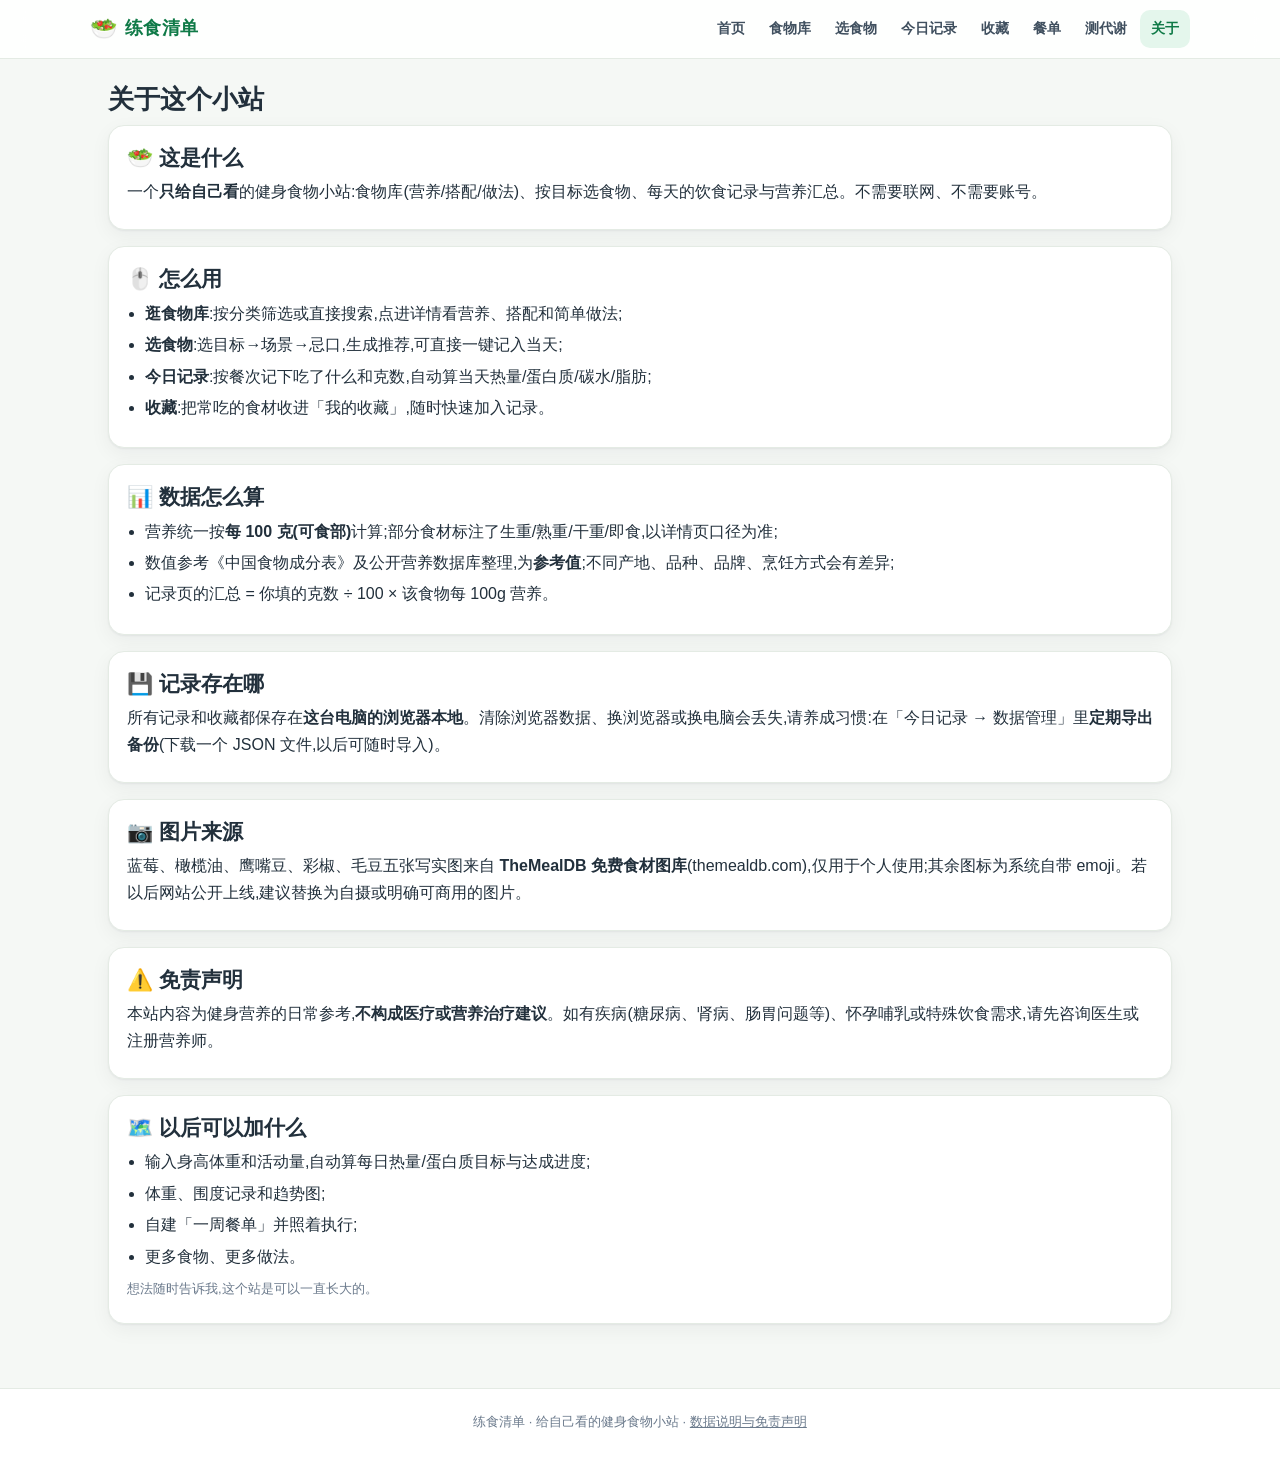
==== about.html @ 9812b320 "练食清单 v1:食物库/选食物/餐单计划/代谢计算/饮食记录" ====
<!DOCTYPE html>
<html lang='zh-CN'>
<head>
<meta charset='utf-8'>
<meta name='viewport' content='width=device-width, initial-scale=1'>
<title>关于 · 练食清单</title>
<link rel='icon' href='data:image/svg+xml,%3Csvg%20xmlns%3D'http%3A%2F%2Fwww.w3.org%2F2000%2Fsvg'%20viewBox%3D'0%200%20100%20100'%3E%3Ctext%20y%3D'.9em'%20font-size%3D'90'%3E%F0%9F%A5%97%3C%2Ftext%3E%3C%2Fsvg%3E'>
<link rel='stylesheet' href='assets/css/style.css'>
</head>
<body data-page='about'>
<header class='topbar'><div class='wrap bar'><a class='brand' href='index.html'><span class='logo'>🥗</span>练食清单</a><nav class='nav'><a data-page='home' href='index.html'>首页</a><a data-page='foods' href='foods.html'>食物库</a><a data-page='select' href='select.html'>选食物</a><a data-page='log' href='log.html'>今日记录</a><a data-page='saved' href='saved.html'>收藏</a><a data-page='plan' href='plan.html'>餐单</a><a data-page='bmr' href='bmr.html'>测代谢</a><a data-page='about' href='about.html'>关于</a></nav></div></header>
<main><div class='wrap'>
<h1 style='margin-top:4px'>关于这个小站</h1>
<div class='card'><h2>🥗 这是什么</h2><p>一个<b>只给自己看</b>的健身食物小站:食物库(营养/搭配/做法)、按目标选食物、每天的饮食记录与营养汇总。不需要联网、不需要账号。</p></div>
<div class='card'><h2>🖱️ 怎么用</h2><ul class='list-plain'>
<li><b>逛食物库</b>:按分类筛选或直接搜索,点进详情看营养、搭配和简单做法;</li>
<li><b>选食物</b>:选目标→场景→忌口,生成推荐,可直接一键记入当天;</li>
<li><b>今日记录</b>:按餐次记下吃了什么和克数,自动算当天热量/蛋白质/碳水/脂肪;</li>
<li><b>收藏</b>:把常吃的食材收进「我的收藏」,随时快速加入记录。</li></ul></div>
<div class='card'><h2>📊 数据怎么算</h2><ul class='list-plain'>
<li>营养统一按<b>每 100 克(可食部)</b>计算;部分食材标注了生重/熟重/干重/即食,以详情页口径为准;</li>
<li>数值参考《中国食物成分表》及公开营养数据库整理,为<b>参考值</b>;不同产地、品种、品牌、烹饪方式会有差异;</li>
<li>记录页的汇总 = 你填的克数 ÷ 100 × 该食物每 100g 营养。</li></ul></div>
<div class='card'><h2>💾 记录存在哪</h2><p>所有记录和收藏都保存在<b>这台电脑的浏览器本地</b>。清除浏览器数据、换浏览器或换电脑会丢失,请养成习惯:在「今日记录 → 数据管理」里<b>定期导出备份</b>(下载一个 JSON 文件,以后可随时导入)。</p></div>
<div class='card'><h2>📷 图片来源</h2><p>蓝莓、橄榄油、鹰嘴豆、彩椒、毛豆五张写实图来自 <b>TheMealDB 免费食材图库</b>(themealdb.com),仅用于个人使用;其余图标为系统自带 emoji。若以后网站公开上线,建议替换为自摄或明确可商用的图片。</p></div>
<div class='card'><h2>⚠️ 免责声明</h2><p>本站内容为健身营养的日常参考,<b>不构成医疗或营养治疗建议</b>。如有疾病(糖尿病、肾病、肠胃问题等)、怀孕哺乳或特殊饮食需求,请先咨询医生或注册营养师。</p></div>
<div class='card'><h2>🗺️ 以后可以加什么</h2><ul class='list-plain'><li>输入身高体重和活动量,自动算每日热量/蛋白质目标与达成进度;</li><li>体重、围度记录和趋势图;</li><li>自建「一周餐单」并照着执行;</li><li>更多食物、更多做法。</li></ul><p class='small muted'>想法随时告诉我,这个站是可以一直长大的。</p></div>
</div></main>
<footer class='footer'><div class='wrap'>练食清单 · 给自己看的健身食物小站 · <a href='about.html'>数据说明与免责声明</a></div></footer>
<script src='data/foods.js'></script>
<script src='assets/js/common.js'></script>
<script>initHeader('about');</script>
</body>
</html>
---- assets/css/style.css ----
:root{
  --bg:#f5f8f5; --card:#ffffff; --ink:#22303c; --mut:#6b7a8c; --line:#e4ebe4;
  --green:#17965a; --green-d:#0f7a47; --green-l:#e4f6ec;
  --orange:#f97316; --orange-d:#ea580c; --orange-l:#fff1e6;
  --red:#e5484d; --red-l:#fdecec;
  --radius:16px;
  --shadow:0 1px 2px rgba(16,24,40,.05),0 6px 20px rgba(16,24,40,.05);
}
*{box-sizing:border-box}
html{-webkit-text-size-adjust:100%}
body{margin:0;font-family:-apple-system,BlinkMacSystemFont,"Segoe UI","PingFang SC","Hiragino Sans GB","Microsoft YaHei",sans-serif;background:var(--bg);color:var(--ink);line-height:1.65}
img{max-width:100%}
a{color:var(--green-d);text-decoration:none}
a:hover{text-decoration:underline}
.wrap{max-width:1100px;margin:0 auto;padding:0 18px}
.topbar{position:sticky;top:0;z-index:60;background:rgba(255,255,255,.9);backdrop-filter:blur(12px);border-bottom:1px solid var(--line)}
.bar{display:flex;align-items:center;gap:12px;min-height:58px;flex-wrap:wrap;padding:6px 0}
.brand{font-weight:800;font-size:18px;color:var(--green-d);display:flex;align-items:center;gap:7px;letter-spacing:.5px}
.brand .logo{font-size:22px}
.nav{display:flex;gap:2px;margin-left:auto;flex-wrap:wrap}
.nav a{padding:7px 11px;border-radius:10px;color:#40505f;font-size:14px;font-weight:600}
.nav a:hover{background:#eef4ee;text-decoration:none}
.nav a.active{background:var(--green-l);color:var(--green-d)}
main{padding:20px 0 64px}
h1,h2,h3{margin:0 0 8px;line-height:1.3}
h1{font-size:26px} h2{font-size:21px} h3{font-size:17px}
p{margin:6px 0}
.muted{color:var(--mut)}
.small{font-size:13px}
.center{text-align:center}
.hero{padding:8px 2px 6px}
.hero h1{font-size:30px}
.hero .sub{color:var(--mut);font-size:16px}
.card{background:var(--card);border:1px solid var(--line);border-radius:var(--radius);padding:18px;box-shadow:var(--shadow)}
.card+.card{margin-top:16px}
.section-title{display:flex;align-items:center;gap:8px;margin:26px 0 12px;font-size:19px}
.section-title .ico{font-size:22px}
.grid{display:grid;gap:14px}
.grid-cards{grid-template-columns:repeat(auto-fill,minmax(158px,1fr))}
.grid-2{grid-template-columns:repeat(auto-fit,minmax(280px,1fr))}
.btn{display:inline-flex;align-items:center;justify-content:center;gap:6px;border:0;border-radius:12px;padding:11px 18px;font-size:15px;font-weight:700;cursor:pointer;font-family:inherit;line-height:1.25;transition:filter .15s,transform .05s;white-space:nowrap}
.btn:active{transform:translateY(1px)}
.btn-primary{background:var(--green);color:#fff}
.btn-primary:hover{filter:brightness(1.06)}
.btn-orange{background:var(--orange);color:#fff}
.btn-orange:hover{filter:brightness(1.05)}
.btn-soft{background:var(--green-l);color:var(--green-d)}
.btn-ghost{background:#fff;border:1px solid var(--line);color:#40505f}
.btn-ghost:hover{background:#f6f9f6}
.btn-danger{background:var(--red-l);color:var(--red)}
.btn-sm{padding:6px 11px;font-size:13px;border-radius:9px}
.btn-block{width:100%}
.row{display:flex;gap:10px;flex-wrap:wrap;align-items:center}
.tag{display:inline-flex;align-items:center;gap:4px;background:#eef3ee;color:#4a5b6a;border-radius:999px;padding:3px 10px;font-size:12.5px;font-weight:600}
.tag.green{background:var(--green-l);color:var(--green-d)}
.tag.orange{background:var(--orange-l);color:var(--orange-d)}
.tag.goal{background:#eef6ff;color:#1d6bc2}
.goal-chip,.step-chip,.meal-chip,.tag-chip{border:1px solid var(--line);background:#fff;color:#40505f;border-radius:999px;padding:8px 14px;font-size:14px;font-weight:600;cursor:pointer;font-family:inherit;transition:.12s;line-height:1.2}
.goal-chip:hover,.step-chip:hover,.tag-chip:hover{border-color:var(--green)}
.goal-chip.selected,.step-chip.selected,.tag-chip.selected{background:var(--green);color:#fff;border-color:var(--green)}
.meal-chip.selected{background:var(--orange);color:#fff;border-color:var(--orange)}
.goal-chip .g-ico{margin-right:4px}
input[type=text],input[type=number],input[type=date],select{font-family:inherit;font-size:15px;border:1px solid var(--line);border-radius:10px;padding:9px 12px;color:var(--ink);background:#fff;outline:none;max-width:100%}
input:focus,select:focus{border-color:var(--green);box-shadow:0 0 0 3px rgba(23,150,90,.12)}
.searchbar{display:flex;gap:8px;width:100%;max-width:560px}
.searchbar input{flex:1;min-width:0}
.food-card{background:var(--card);border:1px solid var(--line);border-radius:var(--radius);padding:14px;box-shadow:var(--shadow);display:flex;flex-direction:column;gap:8px;cursor:pointer;transition:transform .12s,border-color .12s;position:relative}
.food-card:hover{transform:translateY(-2px);border-color:#bcddcb}
.food-card .f-emoji{font-size:34px;line-height:1.1}
.food-card .f-name{font-weight:800;font-size:16px}
.food-card .f-line{font-size:12.5px;color:var(--mut)}
.food-card .f-macros{font-size:12.5px;color:#40505f;display:flex;flex-wrap:wrap;gap:4px 10px}
.food-card .f-macros b{color:var(--ink)}
.food-card .f-goals{margin-top:auto;display:flex;gap:4px;flex-wrap:wrap}
.fav-star{position:absolute;top:10px;right:12px;font-size:17px;background:none;border:0;cursor:pointer;opacity:.35;filter:grayscale(1)}
.fav-star.on{opacity:1;filter:none}
.nut-grid{display:grid;grid-template-columns:repeat(auto-fit,minmax(120px,1fr));gap:10px}
.nut-box{background:#f7faf7;border:1px solid var(--line);border-radius:12px;padding:10px 12px;text-align:center}
.nut-box .n-v{font-size:22px;font-weight:800;color:var(--green-d)}
.nut-box .n-l{font-size:12.5px;color:var(--mut)}
.nut-box.kcal .n-v{color:var(--orange-d)}
.progress{height:8px;background:#e8efe8;border-radius:99px;overflow:hidden;margin-top:5px}
.progress>i{display:block;height:100%;background:linear-gradient(90deg,var(--green),#3ecf85);border-radius:99px}
.meal-block{border:1px solid var(--line);border-radius:14px;background:#fff;overflow:hidden}
.meal-head{display:flex;align-items:center;gap:10px;padding:11px 14px;background:#fafcfa;border-bottom:1px solid var(--line);font-weight:800}
.meal-head .m-kcal{margin-left:auto;color:var(--mut);font-weight:600;font-size:13px}
.meal-body{padding:8px 14px}
.item-row{display:flex;align-items:center;gap:8px;padding:7px 0;border-bottom:1px dashed #edf1ed;font-size:14.5px;flex-wrap:wrap}
.item-row:last-child{border-bottom:0}
.item-row .i-name{font-weight:600}
.item-row .i-num{color:var(--mut);font-size:13px}
.item-row .i-acts{margin-left:auto;display:flex;gap:6px}
.icon-btn{border:1px solid var(--line);background:#fff;border-radius:8px;width:28px;height:28px;cursor:pointer;font-size:14px;line-height:1;color:#40505f;display:inline-flex;align-items:center;justify-content:center}
.icon-btn:hover{background:#f4f7f4}
table.nut{border-collapse:collapse;width:100%;font-size:14.5px}
table.nut td,table.nut th{border:1px solid var(--line);padding:8px 10px;text-align:left}
table.nut th{background:#f7faf7;font-weight:700}
.list-plain{padding-left:18px;margin:8px 0}
.list-plain li{margin:5px 0}
.recipe{border-left:3px solid var(--green);background:#f8fbf8;border-radius:0 10px 10px 0;padding:10px 14px;margin:10px 0}
.recipe .r-name{font-weight:800}
.recipe .r-time{color:var(--mut);font-size:13px}
.tipbox{background:var(--orange-l);border:1px solid #ffdcc0;border-radius:12px;padding:12px 14px;font-size:14px}
.modal-mask{position:fixed;inset:0;background:rgba(15,23,42,.45);display:flex;align-items:center;justify-content:center;padding:16px;z-index:100}
.modal{background:#fff;border-radius:18px;width:100%;max-width:430px;max-height:88vh;overflow:auto;padding:20px;box-shadow:0 20px 60px rgba(0,0,0,.25)}
.modal h3{margin-top:0}
.toast-wrap{position:fixed;left:50%;bottom:22px;transform:translateX(-50%);z-index:200;display:flex;flex-direction:column;gap:8px;align-items:center}
.toast{background:#22303c;color:#fff;padding:9px 16px;border-radius:99px;font-size:14px;box-shadow:0 8px 24px rgba(0,0,0,.2);animation:pop .2s}
@keyframes pop{from{opacity:0;transform:translateY(6px)}to{opacity:1}}
.empty{text-align:center;color:var(--mut);padding:34px 10px}
.empty .e-ico{font-size:42px}
.footer{border-top:1px solid var(--line);padding:22px 0 30px;color:var(--mut);font-size:13px;text-align:center;background:#fff}
.footer a{color:var(--mut);text-decoration:underline}
.breadcrumb{font-size:13.5px;color:var(--mut);margin-bottom:8px}
.breadcrumb a{color:var(--green-d)}
.stepper{display:flex;gap:8px;align-items:center;flex-wrap:wrap;margin:6px 0 14px}
.stepper .s-step{font-size:13px;color:var(--mut);font-weight:600}
.stepper .s-step b{color:var(--green-d)}
.result-card .rc-top{display:flex;align-items:center;gap:10px}
.result-card .rc-emoji{font-size:30px}
.result-card .rc-name{font-weight:800;font-size:16px}
.reason{display:inline-block;background:#eef6ff;color:#1d6bc2;border-radius:8px;padding:2px 8px;font-size:12px;margin:2px 4px 2px 0}
.stat-row{display:flex;gap:18px;flex-wrap:wrap}
.stat-row .s-v{font-size:26px;font-weight:800;color:var(--green-d)}
.stat-row .s-l{font-size:12.5px;color:var(--mut)}
.quicklink{display:block;padding:14px;border:1px solid var(--line);border-radius:14px;background:#fff;text-align:center;transition:.12s}
.quicklink:hover{border-color:var(--green);text-decoration:none;transform:translateY(-2px)}
.quicklink .q-ico{font-size:30px;display:block;margin-bottom:4px}
.quicklink .q-t{font-weight:800;font-size:15px}
@media (max-width:620px){
  .wrap{padding:0 12px}
  .hero h1{font-size:24px}
  h1{font-size:22px}
  .nav{order:10;width:100%;justify-content:space-between;overflow-x:auto;margin-left:0;padding-bottom:4px}
  .nav a{padding:6px 8px;font-size:13px;flex:1;text-align:center}
  .brand{font-size:17px}
  .nut-grid{grid-template-columns:repeat(3,1fr)}
  .stat-row{gap:12px}
  .stat-row .s-v{font-size:22px}
}

/* 食物写实图 */
.foodpic{display:inline-block;object-fit:contain;border-radius:10px;vertical-align:-0.12em;background:#fff}
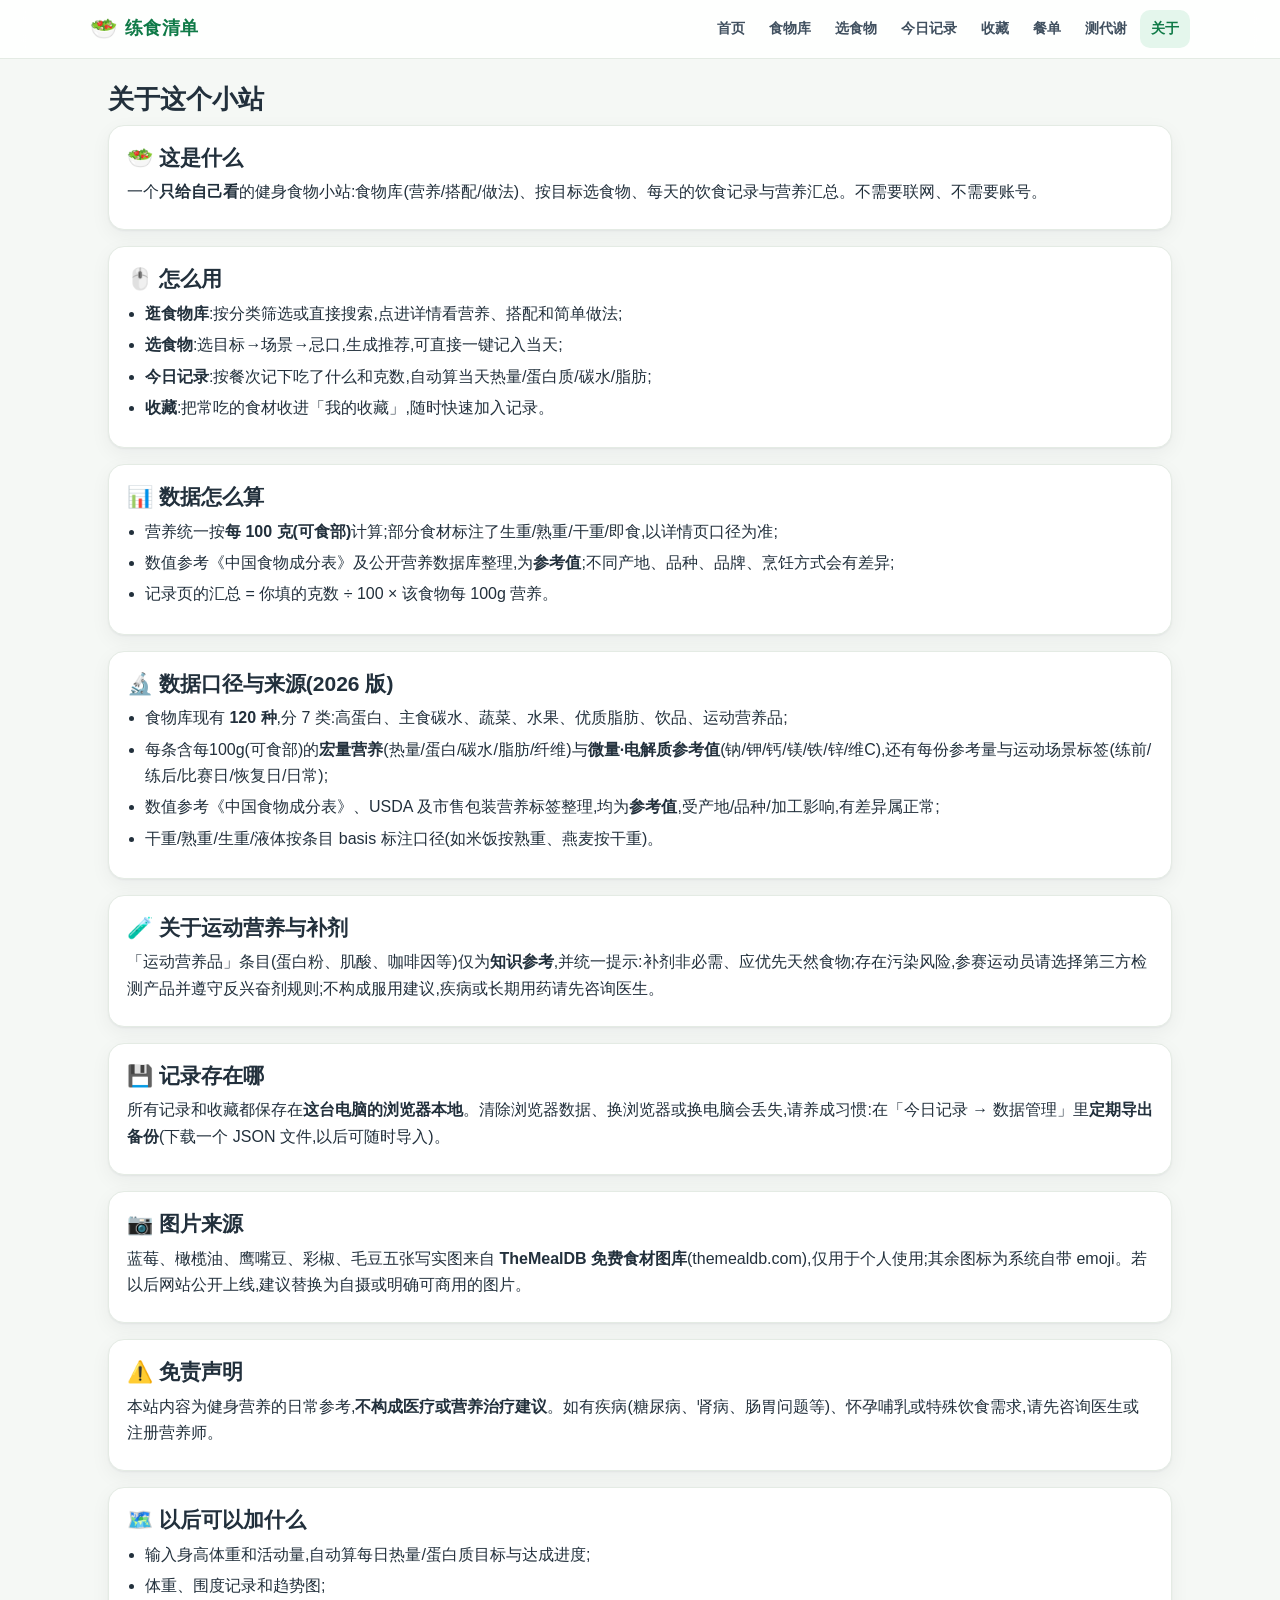
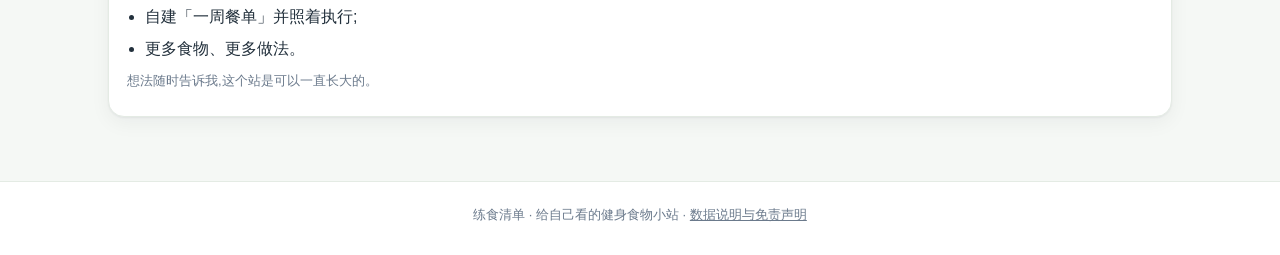
==== commit e788d83d: "食物库扩容至120种:新增微量营养/电解质、每份量、运动场景标签、饮品与运动补剂类别" ====
--- a/about.html
+++ b/about.html
@@ -21,6 +21,8 @@
 <li>营养统一按<b>每 100 克(可食部)</b>计算;部分食材标注了生重/熟重/干重/即食,以详情页口径为准;</li>
 <li>数值参考《中国食物成分表》及公开营养数据库整理,为<b>参考值</b>;不同产地、品种、品牌、烹饪方式会有差异;</li>
 <li>记录页的汇总 = 你填的克数 ÷ 100 × 该食物每 100g 营养。</li></ul></div>
+<div class='card'><h2>🔬 数据口径与来源(2026 版)</h2><ul class='list-plain'><li>食物库现有 <b>120 种</b>,分 7 类:高蛋白、主食碳水、蔬菜、水果、优质脂肪、饮品、运动营养品;</li><li>每条含每100g(可食部)的<b>宏量营养</b>(热量/蛋白/碳水/脂肪/纤维)与<b>微量·电解质参考值</b>(钠/钾/钙/镁/铁/锌/维C),还有每份参考量与运动场景标签(练前/练后/比赛日/恢复日/日常);</li><li>数值参考《中国食物成分表》、USDA 及市售包装营养标签整理,均为<b>参考值</b>,受产地/品种/加工影响,有差异属正常;</li><li>干重/熟重/生重/液体按条目 basis 标注口径(如米饭按熟重、燕麦按干重)。</li></ul></div>
+<div class='card'><h2>🧪 关于运动营养与补剂</h2><p>「运动营养品」条目(蛋白粉、肌酸、咖啡因等)仅为<b>知识参考</b>,并统一提示:补剂非必需、应优先天然食物;存在污染风险,参赛运动员请选择第三方检测产品并遵守反兴奋剂规则;不构成服用建议,疾病或长期用药请先咨询医生。</p></div>
 <div class='card'><h2>💾 记录存在哪</h2><p>所有记录和收藏都保存在<b>这台电脑的浏览器本地</b>。清除浏览器数据、换浏览器或换电脑会丢失,请养成习惯:在「今日记录 → 数据管理」里<b>定期导出备份</b>(下载一个 JSON 文件,以后可随时导入)。</p></div>
 <div class='card'><h2>📷 图片来源</h2><p>蓝莓、橄榄油、鹰嘴豆、彩椒、毛豆五张写实图来自 <b>TheMealDB 免费食材图库</b>(themealdb.com),仅用于个人使用;其余图标为系统自带 emoji。若以后网站公开上线,建议替换为自摄或明确可商用的图片。</p></div>
 <div class='card'><h2>⚠️ 免责声明</h2><p>本站内容为健身营养的日常参考,<b>不构成医疗或营养治疗建议</b>。如有疾病(糖尿病、肾病、肠胃问题等)、怀孕哺乳或特殊饮食需求,请先咨询医生或注册营养师。</p></div>
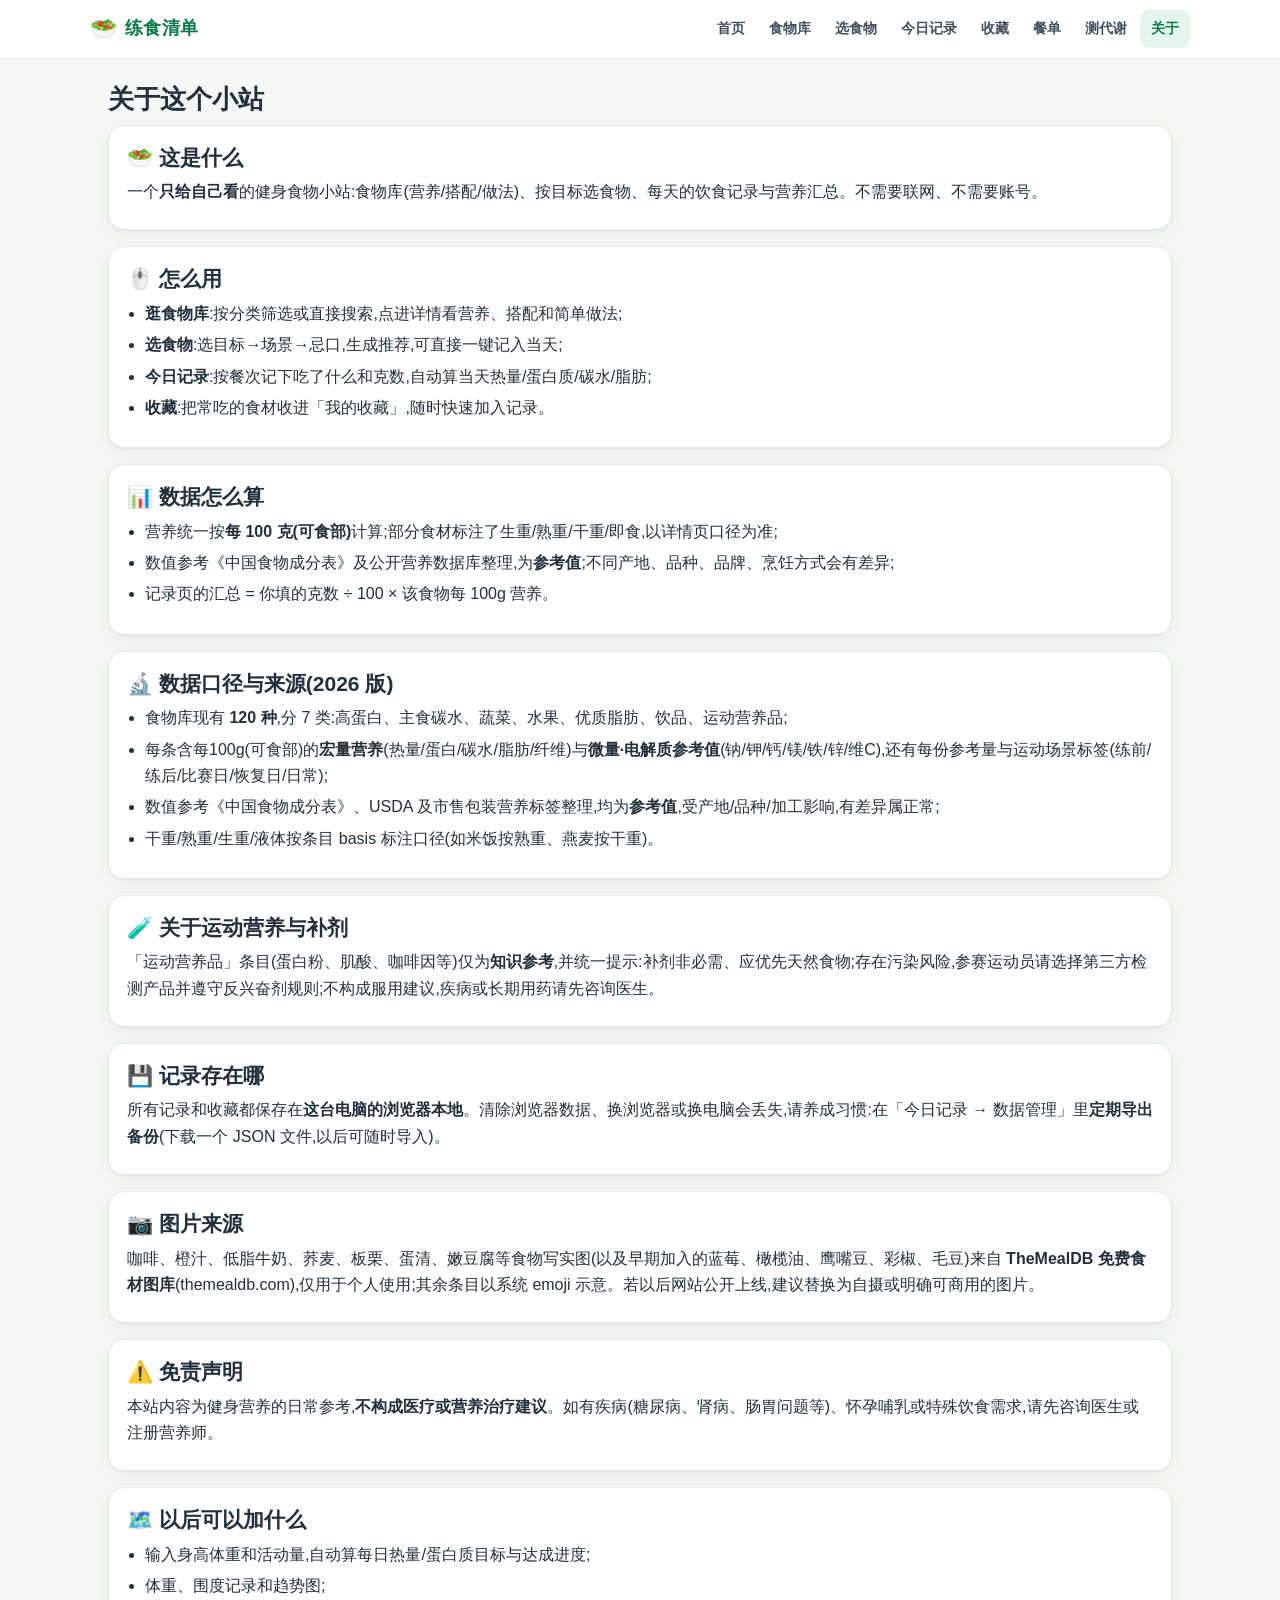
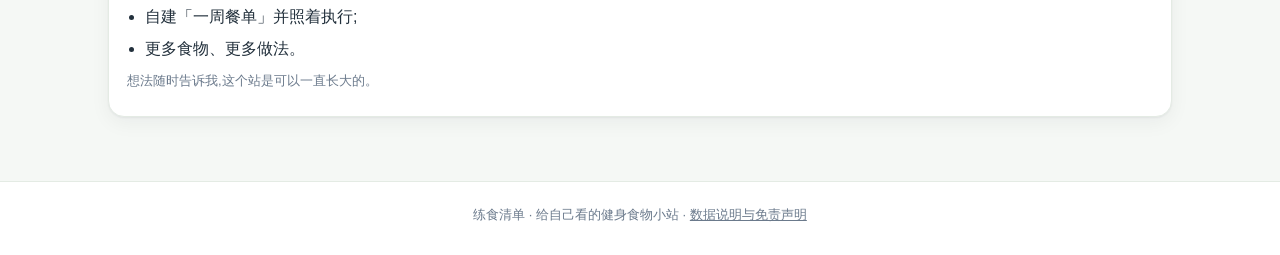
==== commit 2b0fe983: "补食物真实照片圆形标签:咖啡/橙汁/低脂奶/荞麦/板栗/蛋清/嫩豆腐;统一圆形样式" ====
--- a/about.html
+++ b/about.html
@@ -24,7 +24,7 @@
 <div class='card'><h2>🔬 数据口径与来源(2026 版)</h2><ul class='list-plain'><li>食物库现有 <b>120 种</b>,分 7 类:高蛋白、主食碳水、蔬菜、水果、优质脂肪、饮品、运动营养品;</li><li>每条含每100g(可食部)的<b>宏量营养</b>(热量/蛋白/碳水/脂肪/纤维)与<b>微量·电解质参考值</b>(钠/钾/钙/镁/铁/锌/维C),还有每份参考量与运动场景标签(练前/练后/比赛日/恢复日/日常);</li><li>数值参考《中国食物成分表》、USDA 及市售包装营养标签整理,均为<b>参考值</b>,受产地/品种/加工影响,有差异属正常;</li><li>干重/熟重/生重/液体按条目 basis 标注口径(如米饭按熟重、燕麦按干重)。</li></ul></div>
 <div class='card'><h2>🧪 关于运动营养与补剂</h2><p>「运动营养品」条目(蛋白粉、肌酸、咖啡因等)仅为<b>知识参考</b>,并统一提示:补剂非必需、应优先天然食物;存在污染风险,参赛运动员请选择第三方检测产品并遵守反兴奋剂规则;不构成服用建议,疾病或长期用药请先咨询医生。</p></div>
 <div class='card'><h2>💾 记录存在哪</h2><p>所有记录和收藏都保存在<b>这台电脑的浏览器本地</b>。清除浏览器数据、换浏览器或换电脑会丢失,请养成习惯:在「今日记录 → 数据管理」里<b>定期导出备份</b>(下载一个 JSON 文件,以后可随时导入)。</p></div>
-<div class='card'><h2>📷 图片来源</h2><p>蓝莓、橄榄油、鹰嘴豆、彩椒、毛豆五张写实图来自 <b>TheMealDB 免费食材图库</b>(themealdb.com),仅用于个人使用;其余图标为系统自带 emoji。若以后网站公开上线,建议替换为自摄或明确可商用的图片。</p></div>
+<div class='card'><h2>📷 图片来源</h2><p>咖啡、橙汁、低脂牛奶、荞麦、板栗、蛋清、嫩豆腐等食物写实图(以及早期加入的蓝莓、橄榄油、鹰嘴豆、彩椒、毛豆)来自 <b>TheMealDB 免费食材图库</b>(themealdb.com),仅用于个人使用;其余条目以系统 emoji 示意。若以后网站公开上线,建议替换为自摄或明确可商用的图片。</p></div>
 <div class='card'><h2>⚠️ 免责声明</h2><p>本站内容为健身营养的日常参考,<b>不构成医疗或营养治疗建议</b>。如有疾病(糖尿病、肾病、肠胃问题等)、怀孕哺乳或特殊饮食需求,请先咨询医生或注册营养师。</p></div>
 <div class='card'><h2>🗺️ 以后可以加什么</h2><ul class='list-plain'><li>输入身高体重和活动量,自动算每日热量/蛋白质目标与达成进度;</li><li>体重、围度记录和趋势图;</li><li>自建「一周餐单」并照着执行;</li><li>更多食物、更多做法。</li></ul><p class='small muted'>想法随时告诉我,这个站是可以一直长大的。</p></div>
 </div></main>
--- a/assets/css/style.css
+++ b/assets/css/style.css
@@ -140,4 +140,4 @@
 }
 
 /* 食物写实图 */
-.foodpic{display:inline-block;object-fit:contain;border-radius:10px;vertical-align:-0.12em;background:#fff}
+.foodpic{display:inline-block;object-fit:cover;border-radius:50%;vertical-align:-0.12em;background:#fff;border:2px solid #fff;box-shadow:0 1px 4px rgba(16,24,40,.14)}
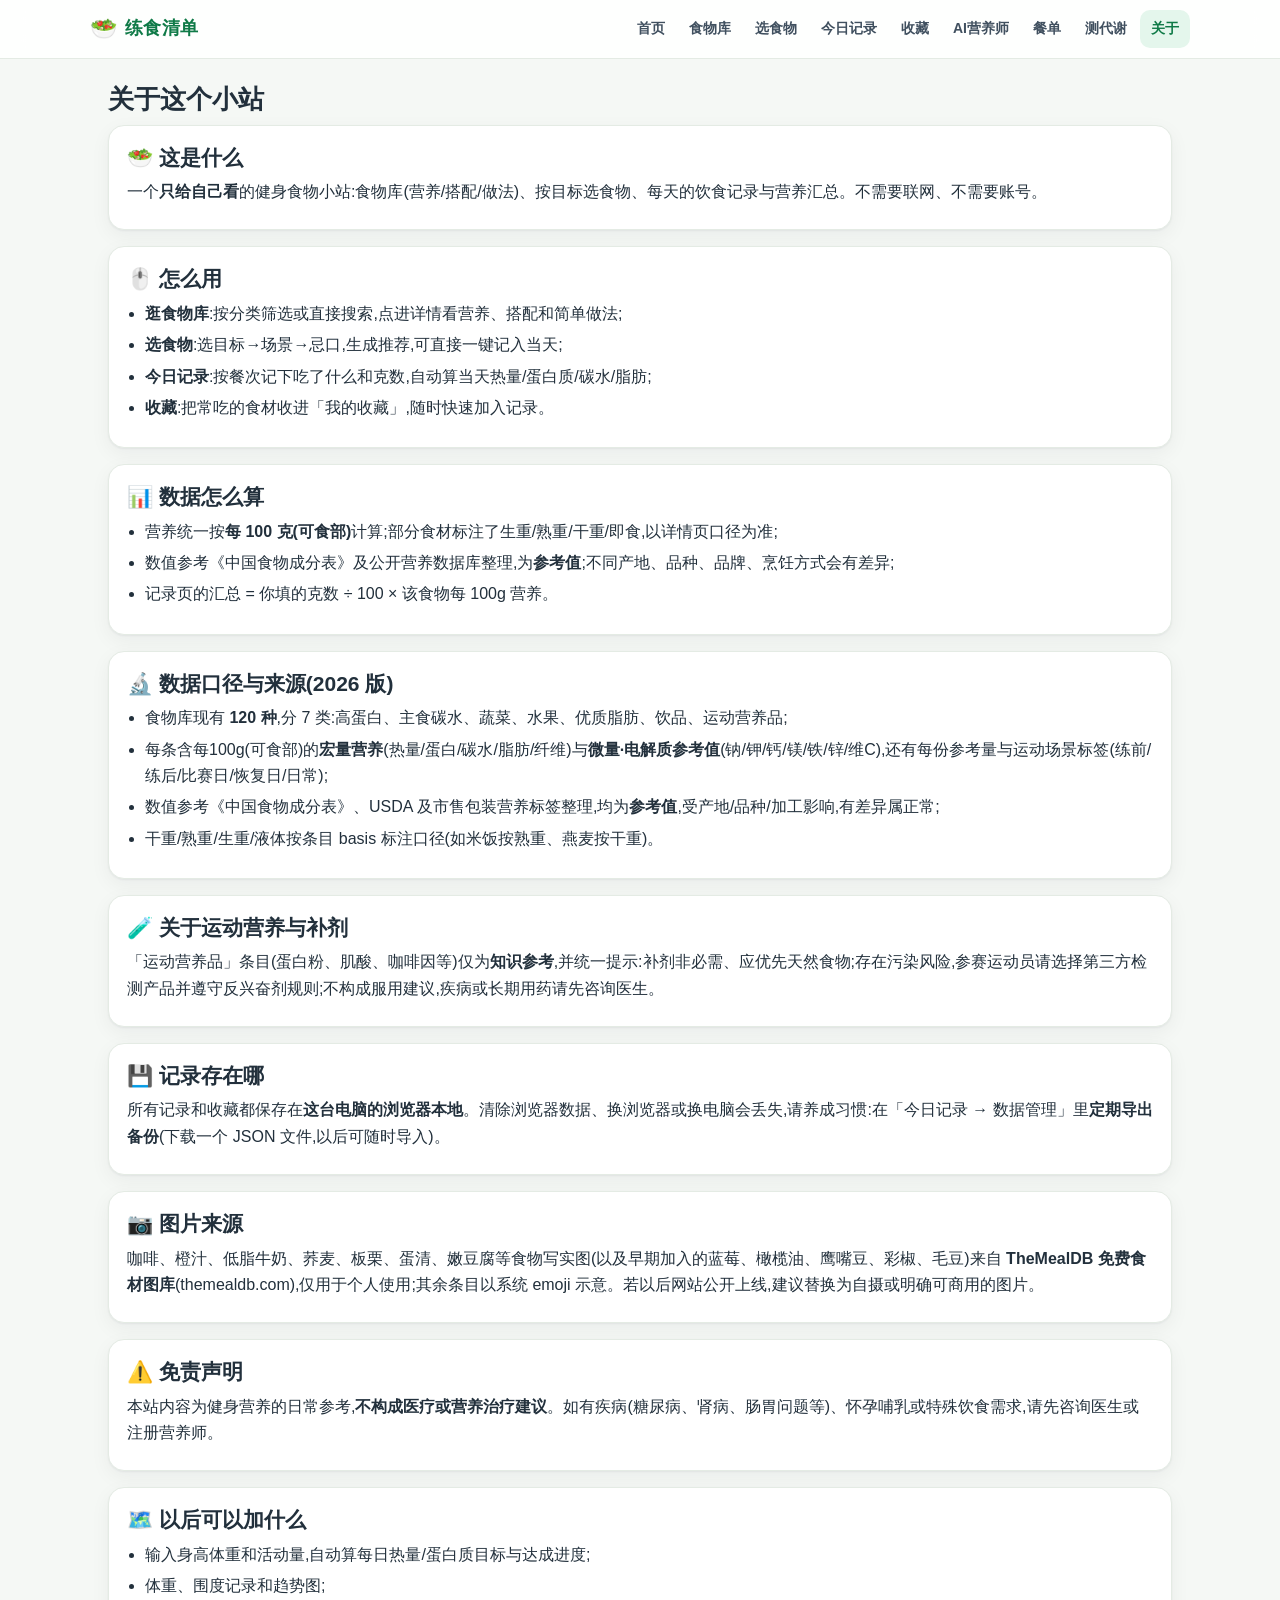
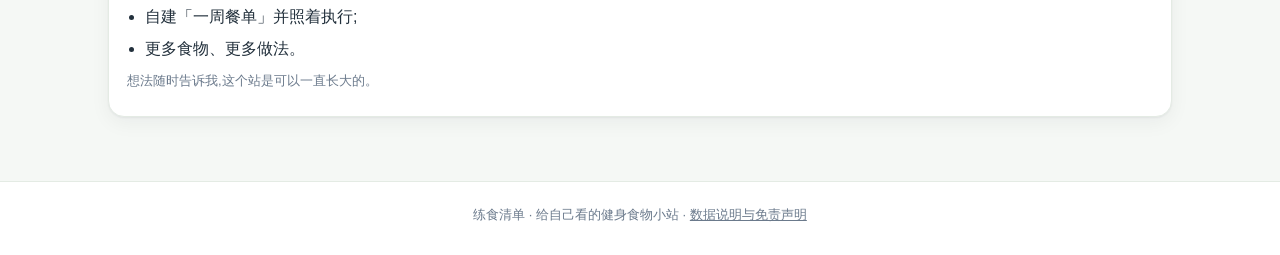
==== commit 2952dc52: "AI营养师试用版:本地Node后端(DeepSeek可切换)+建档/长期计划/对话/一键记入+安全边界" ====
--- a/about.html
+++ b/about.html
@@ -8,7 +8,7 @@
 <link rel='stylesheet' href='assets/css/style.css'>
 </head>
 <body data-page='about'>
-<header class='topbar'><div class='wrap bar'><a class='brand' href='index.html'><span class='logo'>🥗</span>练食清单</a><nav class='nav'><a data-page='home' href='index.html'>首页</a><a data-page='foods' href='foods.html'>食物库</a><a data-page='select' href='select.html'>选食物</a><a data-page='log' href='log.html'>今日记录</a><a data-page='saved' href='saved.html'>收藏</a><a data-page='plan' href='plan.html'>餐单</a><a data-page='bmr' href='bmr.html'>测代谢</a><a data-page='about' href='about.html'>关于</a></nav></div></header>
+<header class='topbar'><div class='wrap bar'><a class='brand' href='index.html'><span class='logo'>🥗</span>练食清单</a><nav class='nav'><a data-page='home' href='index.html'>首页</a><a data-page='foods' href='foods.html'>食物库</a><a data-page='select' href='select.html'>选食物</a><a data-page='log' href='log.html'>今日记录</a><a data-page='saved' href='saved.html'>收藏</a><a data-page='coach' href='coach.html'>AI营养师</a><a data-page='plan' href='plan.html'>餐单</a><a data-page='bmr' href='bmr.html'>测代谢</a><a data-page='about' href='about.html'>关于</a></nav></div></header>
 <main><div class='wrap'>
 <h1 style='margin-top:4px'>关于这个小站</h1>
 <div class='card'><h2>🥗 这是什么</h2><p>一个<b>只给自己看</b>的健身食物小站:食物库(营养/搭配/做法)、按目标选食物、每天的饮食记录与营养汇总。不需要联网、不需要账号。</p></div>
